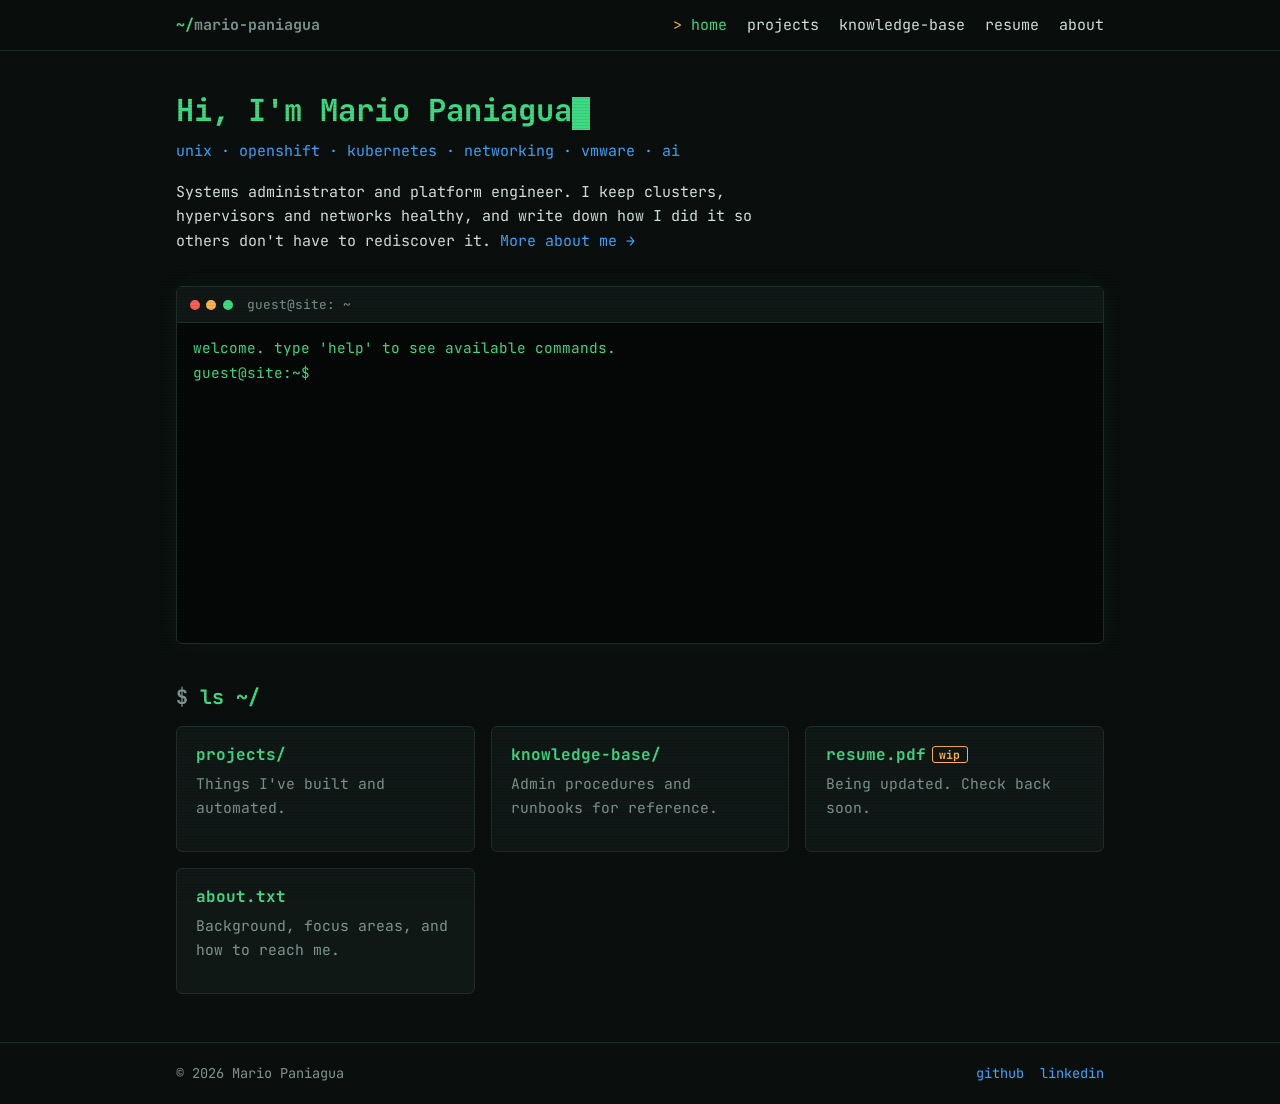
==== index.html @ 6557bf2a "Add personal website: home, projects, knowledge base, resume, about Static terminal-themed site (pla" ====
<!doctype html>
<html lang="en">
<head>
  <meta charset="utf-8">
  <meta name="viewport" content="width=device-width, initial-scale=1">
  <title>Home — Mario Paniagua</title>
  <meta name="description" content="Personal site: Unix/OpenShift administration, networking, Kubernetes, VMware, and AI — plus a knowledge base of admin runbooks.">
  <link rel="preconnect" href="https://fonts.googleapis.com">
  <link rel="preconnect" href="https://fonts.gstatic.com" crossorigin>
  <link rel="stylesheet" href="https://fonts.googleapis.com/css2?family=JetBrains+Mono:wght@400;700&display=swap">
  <link rel="stylesheet" href="css/style.css">
</head>
<body>
  <header class="site-header">
    <div class="container">
      <a class="logo" href="index.html">~/<span>mario-paniagua</span></a>
      <nav class="site-nav" aria-label="Main">
        <ul>
          <li><a href="index.html" aria-current="page">home</a></li>
          <li><a href="projects.html">projects</a></li>
          <li><a href="knowledge-base.html">knowledge-base</a></li>
          <li><a href="resume.html">resume</a></li>
          <li><a href="about.html">about</a></li>
        </ul>
      </nav>
    </div>
  </header>

  <main>
    <div class="container">
      <section class="hero">
        <h1>Hi, I'm Mario Paniagua<span class="cursor" aria-hidden="true"></span></h1>
        <p class="tagline">unix · openshift · kubernetes · networking · vmware · ai</p>
        <!-- TODO: real bio teaser (full bio lives on about.html) -->
        <p>
          Systems administrator and platform engineer. I keep clusters, hypervisors and
          networks healthy, and write down how I did it so others don't have to rediscover it.
          <a href="about.html">More about me →</a>
        </p>
      </section>

      <section id="terminal" class="terminal" aria-label="Interactive terminal">
        <div class="terminal-bar" aria-hidden="true">
          <span class="dot"></span><span class="dot"></span><span class="dot"></span>
          <span class="title">guest@site: ~</span>
        </div>
        <div class="terminal-body">
          <div class="terminal-output" aria-live="polite"></div>
          <div class="terminal-input-row">
            <label class="terminal-prompt" for="terminal-input">guest@site:~$</label>
            <input id="terminal-input" class="terminal-input" type="text"
                   autocomplete="off" autocapitalize="off" spellcheck="false"
                   aria-label="Terminal command">
          </div>
        </div>
      </section>

      <h2 class="prompt">ls ~/</h2>
      <div class="grid">
        <a class="card" href="projects.html">
          <h3>projects/</h3>
          <p class="muted">Things I've built and automated.</p>
        </a>
        <a class="card" href="knowledge-base.html">
          <h3>knowledge-base/</h3>
          <p class="muted">Admin procedures and runbooks for reference.</p>
        </a>
        <a class="card" href="resume.html">
          <h3>resume.pdf<span class="badge">wip</span></h3>
          <p class="muted">Being updated. Check back soon.</p>
        </a>
        <a class="card" href="about.html">
          <h3>about.txt</h3>
          <p class="muted">Background, focus areas, and how to reach me.</p>
        </a>
      </div>
    </div>
  </main>

  <footer class="site-footer">
    <div class="container">
      <span>© 2026 Mario Paniagua</span>
      <ul>
        <li><a href="https://github.com/lpageek95">github</a></li>
        <li><a href="https://www.linkedin.com/in/mario-paniagua-47815b133/">linkedin</a></li>
      </ul>
    </div>
  </footer>

  <script src="js/terminal.js"></script>
</body>
</html>
---- css/style.css ----
/* ==========================================================================
   Theme — dark, terminal-inspired
   ========================================================================== */
:root {
  --green: #3ddc84;   /* primary */
  --blue: #3aa6ff;    /* secondary */
  --amber: #ffb454;   /* sparing accent: highlights / warnings */
  --bg: #0a0f0e;      /* near-black, green-tinted */
  --bg-raised: #101816;
  --text: #d6e2df;    /* soft off-white */
  --muted: #7f9490;
  --border: #1f2e2a;
  --font: "JetBrains Mono", "Fira Code", ui-monospace, Consolas, monospace;
  --maxw: 960px;
}

*,
*::before,
*::after { box-sizing: border-box; }

html { scroll-behavior: smooth; }

body {
  margin: 0;
  min-height: 100vh;
  display: flex;
  flex-direction: column;
  background: var(--bg);
  color: var(--text);
  font-family: var(--font);
  font-size: 15px;
  line-height: 1.65;
}

/* CRT scanline overlay */
body::after {
  content: "";
  position: fixed;
  inset: 0;
  pointer-events: none;
  z-index: 100;
  background: repeating-linear-gradient(
    to bottom,
    rgba(0, 0, 0, 0) 0,
    rgba(0, 0, 0, 0) 2px,
    rgba(0, 0, 0, 0.18) 3px
  );
}

@media (prefers-reduced-motion: reduce) {
  html { scroll-behavior: auto; }
  body::after { display: none; }
  .cursor { animation: none; }
}

a { color: var(--blue); text-decoration: none; }
a:hover, a:focus-visible { color: var(--green); text-decoration: underline; }
:focus-visible { outline: 2px solid var(--green); outline-offset: 2px; }

h1, h2, h3 { color: var(--green); line-height: 1.3; font-weight: 700; }
h1 { font-size: 1.9rem; margin: 0 0 .5rem; }
h2 { font-size: 1.25rem; margin: 2.5rem 0 1rem; }
h3 { font-size: 1rem; margin: 0 0 .4rem; }

/* Prompt-style heading prefix: <h2 class="prompt">cat about.txt</h2> */
.prompt::before { content: "$ "; color: var(--muted); }

.accent { color: var(--amber); }
.muted { color: var(--muted); }

.container {
  width: 100%;
  max-width: var(--maxw);
  margin: 0 auto;
  padding: 0 16px;
}

/* ==========================================================================
   Header / nav
   ========================================================================== */
.site-header {
  border-bottom: 1px solid var(--border);
  background: rgba(10, 15, 14, 0.92);
  position: sticky;
  top: 0;
  z-index: 50;
}
.site-header .container {
  display: flex;
  align-items: center;
  justify-content: space-between;
  flex-wrap: wrap;
  gap: .5rem 1.5rem;
  padding-top: .8rem;
  padding-bottom: .8rem;
}
.logo { color: var(--green); font-weight: 700; }
.logo:hover { text-decoration: none; }
.logo span { color: var(--muted); }

.site-nav ul {
  list-style: none;
  margin: 0;
  padding: 0;
  display: flex;
  flex-wrap: wrap;
  gap: .25rem 1.25rem;
}
.site-nav a { color: var(--text); }
.site-nav a:hover { color: var(--green); }
.site-nav a[aria-current] { color: var(--green); }
.site-nav a[aria-current]::before { content: "> "; color: var(--amber); }

main { flex: 1; padding: 2.5rem 0 3rem; }

/* ==========================================================================
   Hero
   ========================================================================== */
.hero .tagline { color: var(--blue); margin: 0 0 1rem; }
.hero p { max-width: 65ch; }

.cursor {
  display: inline-block;
  width: .6em;
  height: 1.1em;
  background: var(--green);
  vertical-align: text-bottom;
  animation: blink 1s steps(1) infinite;
}
@keyframes blink { 50% { opacity: 0; } }

/* ==========================================================================
   Cards
   ========================================================================== */
.grid {
  display: grid;
  grid-template-columns: repeat(auto-fill, minmax(260px, 1fr));
  gap: 1rem;
}
.card {
  background: var(--bg-raised);
  border: 1px solid var(--border);
  border-radius: 6px;
  padding: 1.1rem 1.2rem;
  transition: border-color .15s;
}
.card:hover { border-color: var(--green); }
a.card { display: block; color: var(--text); }
a.card:hover, a.card:focus-visible { text-decoration: none; }
.card p { margin: .3rem 0 .8rem; font-size: .92rem; }
.tags { display: flex; flex-wrap: wrap; gap: .4rem; margin: 0; padding: 0; list-style: none; }
.tags li {
  font-size: .75rem;
  color: var(--blue);
  border: 1px solid var(--border);
  border-radius: 3px;
  padding: 0 .45rem;
}
.badge {
  font-size: .72rem;
  color: var(--amber);
  border: 1px solid var(--amber);
  border-radius: 3px;
  padding: 0 .4rem;
  margin-left: .4rem;
  vertical-align: middle;
}

/* ==========================================================================
   Lists / definition rows (about page)
   ========================================================================== */
.focus-list { list-style: none; padding: 0; margin: 0; }
.focus-list li { padding: .2rem 0; }
.focus-list li::before { content: "▸ "; color: var(--green); }

.kv { display: grid; grid-template-columns: max-content 1fr; gap: .35rem 1.2rem; margin: 0; }
.kv dt { color: var(--amber); }
.kv dd { margin: 0; overflow-wrap: anywhere; }

.card-meta { font-size: .78rem; color: var(--muted); margin: 0 0 .35rem; }
.card-meta .cat { color: var(--amber); }

[hidden] { display: none !important; }

.visually-hidden {
  position: absolute !important;
  width: 1px; height: 1px;
  padding: 0; margin: -1px;
  overflow: hidden;
  clip: rect(0, 0, 0, 0);
  white-space: nowrap;
  border: 0;
}

/* Metadata items never break internally; the line wraps between items */
.card-meta > span, .article-meta > span { white-space: nowrap; }
.prose .tags { padding-left: 0; }
.tags.tag-buttons li { border: 0; padding: 0; }

/* Difficulty: text label + bars, so it never relies on color alone */
.level { white-space: nowrap; }
.level-bars { letter-spacing: -.05em; margin-right: .1em; }
.level[data-level="beginner"] .level-bars { color: var(--green); }
.level[data-level="intermediate"] .level-bars { color: var(--blue); }
.level[data-level="advanced"] .level-bars { color: var(--amber); }

/* ==========================================================================
   Knowledge-base index (knowledge-base.html)
   ========================================================================== */
.kb-stats {
  margin: 1.2rem 0 1.5rem;
  padding: .7rem 1rem;
  background: #050807;
  border: 1px solid var(--border);
  border-radius: 6px;
  font-size: .82rem;
  max-width: 44rem;
}
.kb-stats:empty { display: none; }
.kb-stats-cmd { margin: 0 0 .3rem; color: var(--green); }
.kb-stats-cmd::before { content: "$ "; color: var(--muted); }
.kb-stats-list { display: grid; grid-template-columns: max-content 1fr; gap: .1rem 1rem; margin: 0; }
.kb-stats-list dt { color: var(--muted); }
.kb-stats-list dt::after { content: ":"; }
.kb-stats-list dd { margin: 0; overflow-wrap: anywhere; }

.kb-controls { margin: 0 0 1.2rem; }
.kb-search {
  display: flex;
  align-items: center;
  gap: .6rem;
  background: var(--bg-raised);
  border: 1px solid var(--border);
  border-radius: 6px;
  padding: .55rem .8rem;
  max-width: 44rem;
}
.kb-search:focus-within { border-color: var(--green); }
.kb-search-prompt { color: var(--green); white-space: nowrap; font-size: .9rem; }
.kb-search input {
  flex: 1;
  min-width: 0;
  background: transparent;
  border: 0;
  color: var(--text);
  font: inherit;
  caret-color: var(--green);
}
.kb-search input:focus { outline: none; }
.kb-search input::placeholder { color: var(--muted); opacity: 1; }
.kb-hint { font-size: .75rem; color: var(--muted); margin: .35rem 0 1rem; }
kbd {
  font: inherit;
  font-size: .9em;
  border: 1px solid var(--border);
  border-bottom-width: 2px;
  border-radius: 3px;
  padding: 0 .3em;
}

.kb-filters { display: flex; flex-wrap: wrap; gap: .45rem; margin: 0 0 .9rem; }
.filter-btn, .tag-btn, .kb-reset, .copy-btn {
  font: inherit;
  cursor: pointer;
  color: var(--text);
  background: var(--bg-raised);
  border: 1px solid var(--border);
  border-radius: 4px;
}
.filter-btn { font-size: .85rem; padding: .3rem .7rem; }
.filter-btn:hover, .tag-btn:hover, .kb-reset:hover, .copy-btn:hover { border-color: var(--green); color: var(--green); }
.filter-btn .filter-count { color: var(--muted); font-size: .9em; }
.filter-btn[aria-pressed="true"] { background: var(--green); border-color: var(--green); color: var(--bg); font-weight: 700; }
.filter-btn[aria-pressed="true"]::before { content: "> "; }
.filter-btn[aria-pressed="true"] .filter-count { color: var(--bg); }

.kb-status { display: flex; flex-wrap: wrap; align-items: center; gap: .4rem 1rem; font-size: .82rem; }
.kb-count, .kb-active-tag { margin: 0; color: var(--muted); }
.kb-reset { font-size: .8rem; padding: .15rem .6rem; color: var(--amber); border-color: var(--amber); background: transparent; }
.kb-empty { border: 1px dashed var(--border); border-radius: 6px; padding: 1.2rem; text-align: center; color: var(--muted); }
.kb-empty p { margin: 0 0 .7rem; }

/* Cards: the title link covers the whole card; tag buttons sit above it */
.kb-card { position: relative; display: flex; flex-direction: column; }
.kb-card:focus-within { border-color: var(--green); }
.kb-card h3 { font-size: .98rem; }
.kb-card .card-link { color: var(--green); }
.kb-card .card-link::after { content: ""; position: absolute; inset: 0; border-radius: 6px; }
.kb-card .card-link:hover, .kb-card .card-link:focus-visible { text-decoration: underline; }
.kb-card .card-link:focus-visible { outline: none; }
.kb-card .card-desc { flex: 1; }
.kb-card .tags { position: relative; z-index: 1; }
.kb-card .card-meta .level, .kb-card .card-meta time { color: var(--text); }

.tags .tag-btn {
  font-size: .75rem;
  color: var(--blue);
  padding: 0 .45rem;
  border-radius: 3px;
}
.tag-btn[aria-pressed="true"] { background: var(--blue); border-color: var(--blue); color: var(--bg); }
.kb-active-tag .tag-btn { font-size: .78rem; padding: 0 .45rem; color: var(--bg); background: var(--blue); border-color: var(--blue); }

/* ==========================================================================
   Knowledge-base articles (articles/*.html)
   ========================================================================== */
.breadcrumb { font-size: .85rem; color: var(--muted); margin: 0 0 1.2rem; }
.breadcrumb a { color: var(--muted); }
.breadcrumb a:hover { color: var(--green); }

.article { max-width: 80ch; }
.article h1 { font-size: 1.7rem; overflow-wrap: anywhere; }
.article-meta { font-size: .82rem; color: var(--muted); margin: 0 0 .6rem; }
.article-meta .cat { color: var(--amber); }
.article .tags { margin-bottom: 1.2rem; }
.lead { font-size: 1.02rem; color: var(--text); border-left: 3px solid var(--green); padding-left: .9rem; }

.toc {
  background: var(--bg-raised);
  border: 1px solid var(--border);
  border-radius: 6px;
  padding: .8rem 1.1rem;
  margin: 1.5rem 0 2rem;
  font-size: .88rem;
}
.toc strong { color: var(--green); }
.toc ol { margin: .4rem 0 0; padding-left: 1.4rem; }
.toc li { padding: .05rem 0; }

.prose h2 {
  border-top: 1px solid var(--border);
  padding-top: 1.6rem;
  scroll-margin-top: 4.5rem;
}
.prose h2::before { content: "## "; color: var(--muted); }
.prose h3 { font-size: 1rem; margin: 1.8rem 0 .5rem; color: var(--blue); scroll-margin-top: 4.5rem; }
.prose h4 { font-size: .92rem; margin: 1.2rem 0 .4rem; color: var(--text); }
.prose ul, .prose ol { padding-left: 1.4rem; }
.prose li { margin: .2rem 0; }
.prose strong { color: #eef5f3; }

.prose :not(pre) > code {
  font-family: inherit;
  font-size: .9em;
  color: var(--green);
  background: var(--bg-raised);
  border: 1px solid var(--border);
  border-radius: 3px;
  padding: 0 .3em;
  overflow-wrap: anywhere;
}

/* Code blocks. data-label shows a caption; .changes marks commands that modify the system. */
.prose pre {
  position: relative;
  margin: .8rem 0 1.2rem;
  padding: .9rem 1rem;
  background: #050807;
  border: 1px solid var(--border);
  border-left: 3px solid var(--blue);
  border-radius: 4px;
  overflow-x: auto;
  font-size: .84rem;
  line-height: 1.55;
  tab-size: 2;
}
.prose pre code { font-family: inherit; white-space: pre; }
.prose pre[data-label]::before {
  content: attr(data-label);
  display: block;
  margin-bottom: .5rem;
  font-size: .72rem;
  letter-spacing: .04em;
  text-transform: uppercase;
  color: var(--muted);
}
.prose pre.changes { border-left-color: var(--amber); }
.prose pre.changes[data-label]::before { color: var(--amber); }
.prose pre.output { border-left-color: var(--border); color: #b9c8c4; }

.callout {
  margin: 1rem 0 1.3rem;
  padding: .75rem 1rem;
  border: 1px solid var(--border);
  border-left: 3px solid var(--blue);
  border-radius: 4px;
  background: var(--bg-raised);
  font-size: .92rem;
}
.callout > :first-child { margin-top: 0; }
.callout > :last-child { margin-bottom: 0; }
.callout .callout-title { display: block; font-weight: 700; color: var(--blue); margin-bottom: .2rem; }
.callout.warn { border-left-color: var(--amber); }
.callout.warn .callout-title { color: var(--amber); }

.table-wrap { overflow-x: auto; margin: .8rem 0 1.3rem; }
.prose table { border-collapse: collapse; width: 100%; font-size: .86rem; }
.prose th, .prose td { border: 1px solid var(--border); padding: .45rem .65rem; text-align: left; vertical-align: top; }
.prose th { background: var(--bg-raised); color: var(--green); }
.prose td code { white-space: nowrap; }

.scenario {
  border: 1px solid var(--border);
  border-radius: 6px;
  padding: .2rem 1.1rem .6rem;
  margin: 1rem 0 1.4rem;
}
.scenario h3 { margin-top: 1rem; }
.scenario dt { color: var(--amber); font-weight: 700; margin-top: .6rem; }
.scenario dd { margin: .15rem 0 0; }

.article-footer {
  margin-top: 3rem;
  padding-top: 1.2rem;
  border-top: 1px solid var(--border);
  font-size: .9rem;
}
.article-meta .level, .article-meta time { color: var(--text); }

/* Table of contents is a <details> so it can be collapsed (no JS needed) */
.toc details > summary {
  cursor: pointer;
  color: var(--green);
  font-weight: 700;
  list-style-position: inside;
}
.toc details > summary:focus-visible { outline: 2px solid var(--green); outline-offset: 2px; }
.toc a { display: inline-block; padding: .1rem 0; }

/* Copy buttons (added by js/article.js) */
.code-block { position: relative; margin: .8rem 0 1.2rem; }
.code-block > pre { margin: 0; }
.code-block > pre[data-label]::before { padding-right: 4.8rem; }
.copy-btn {
  position: absolute;
  top: .4rem;
  right: .45rem;
  font-size: .72rem;
  padding: .1rem .55rem;
  color: var(--muted);
  background: var(--bg-raised);
}
.copy-btn.copied { color: var(--green); border-color: var(--green); }

/* Previous / next and related (added by js/article.js) */
.article-pager {
  display: grid;
  grid-template-columns: 1fr 1fr;
  gap: .8rem;
  margin: 0 0 1.5rem;
}
.article-pager a {
  display: block;
  padding: .7rem .9rem;
  border: 1px solid var(--border);
  border-radius: 6px;
  background: var(--bg-raised);
}
.article-pager a:hover, .article-pager a:focus-visible { border-color: var(--green); text-decoration: none; }
.article-pager .pager-next { text-align: right; }
.pager-dir { display: block; font-size: .75rem; color: var(--muted); }
.pager-title { color: var(--green); font-size: .88rem; }
.related h2 { border-top: 0; padding-top: 0; margin-top: 0; font-size: 1.05rem; }
.related-list { list-style: none; padding: 0; margin: 0 0 1rem; }
.related-list li { padding: .35rem 0; border-bottom: 1px solid var(--border); }
.related-list li::before { content: "▸ "; color: var(--green); }
.related-meta { display: block; font-size: .75rem; color: var(--muted); padding-left: 1.2em; }
.back-link { margin: 1rem 0 0; }

/* Prism.js tokens, themed to the site palette */
.token.comment, .token.prolog, .token.cdata { color: var(--muted); font-style: italic; }
.token.punctuation { color: #9fb3ae; }
.token.keyword, .token.builtin, .token.function { color: var(--blue); }
.token.string, .token.char, .token.attr-value { color: var(--amber); }
.token.number, .token.boolean, .token.constant { color: #ff9f7a; }
.token.variable, .token.parameter { color: #c792ea; }
.token.key, .token.atrule, .token.property, .token.selector, .token.section { color: var(--green); }
.token.operator { color: var(--text); }
.token.important, .token.bold { font-weight: 700; }

/* ==========================================================================
   Under-construction block (resume page)
   ========================================================================== */
.construction {
  border: 1px dashed var(--amber);
  border-radius: 6px;
  padding: 1.2rem;
  max-width: 65ch;
}
.construction .warn-line { color: var(--amber); font-weight: 700; margin-top: 0; }
.construction p:last-child { margin-bottom: 0; }
.build-log {
  margin: 0 0 1rem;
  padding: .8rem 1rem;
  background: #050807;
  border: 1px solid var(--border);
  border-radius: 4px;
  font: inherit;
  font-size: .85rem;
  overflow-x: auto;
}
.build-log .ok { color: var(--green); }

/* ==========================================================================
   Terminal widget
   ========================================================================== */
.terminal {
  margin-top: 2rem;
  background: #050807;
  border: 1px solid var(--border);
  border-radius: 6px;
  overflow: hidden;
  box-shadow: 0 0 24px rgba(61, 220, 132, 0.06);
}
.terminal-bar {
  display: flex;
  align-items: center;
  gap: .4rem;
  padding: .45rem .8rem;
  background: var(--bg-raised);
  border-bottom: 1px solid var(--border);
  font-size: .8rem;
  color: var(--muted);
}
.terminal-bar .dot { width: 10px; height: 10px; border-radius: 50%; background: var(--border); }
.terminal-bar .dot:nth-child(1) { background: #ff5f56; }
.terminal-bar .dot:nth-child(2) { background: var(--amber); }
.terminal-bar .dot:nth-child(3) { background: var(--green); }
.terminal-bar .title { margin-left: .5rem; }

.terminal-body {
  height: 320px;
  overflow-y: auto;
  padding: .8rem 1rem;
  font-size: .9rem;
  cursor: text;
}
.terminal-output { white-space: pre-wrap; overflow-wrap: anywhere; }
.terminal-output .line { margin: 0; }
.terminal-output .cmd { color: var(--text); }
.terminal-output .ok { color: var(--green); }
.terminal-output .info { color: var(--blue); }
.terminal-output .warn { color: var(--amber); }
.terminal-output .err { color: #ff6b6b; }

.terminal-input-row { display: flex; align-items: center; gap: .5rem; }
.terminal-prompt { color: var(--green); white-space: nowrap; }
.terminal-input {
  flex: 1;
  min-width: 0;
  background: transparent;
  border: 0;
  outline: 0;
  color: var(--text);
  font: inherit;
  caret-color: var(--green);
}

/* ==========================================================================
   Footer
   ========================================================================== */
.site-footer {
  border-top: 1px solid var(--border);
  padding: 1.2rem 0;
  font-size: .85rem;
  color: var(--muted);
}
.site-footer .container {
  display: flex;
  flex-wrap: wrap;
  justify-content: space-between;
  gap: .5rem 1.5rem;
}
.site-footer ul { list-style: none; margin: 0; padding: 0; display: flex; flex-wrap: wrap; gap: 1rem; }

/* ==========================================================================
   Small screens
   ========================================================================== */
@media (max-width: 600px) {
  body { font-size: 14px; }
  h1 { font-size: 1.5rem; }
  .grid { grid-template-columns: 1fr; }
  .terminal-body { height: 280px; }
  .kv { grid-template-columns: 1fr; gap: 0 0; }
  .kv dd { margin-bottom: .6rem; }
  .article h1 { font-size: 1.35rem; }
  .prose pre { font-size: .78rem; padding: .75rem .8rem; }
  .prose td code { white-space: normal; }
  .prose h2, .prose h3 { scroll-margin-top: 8rem; } /* header wraps to two lines on phones */
  .article-pager { grid-template-columns: 1fr; }
  .article-pager .pager-next { text-align: left; }
  .kb-search-prompt { display: none; }
  .kb-stats-list { grid-template-columns: 1fr; }
  .kb-stats-list dd { margin-bottom: .25rem; }
}
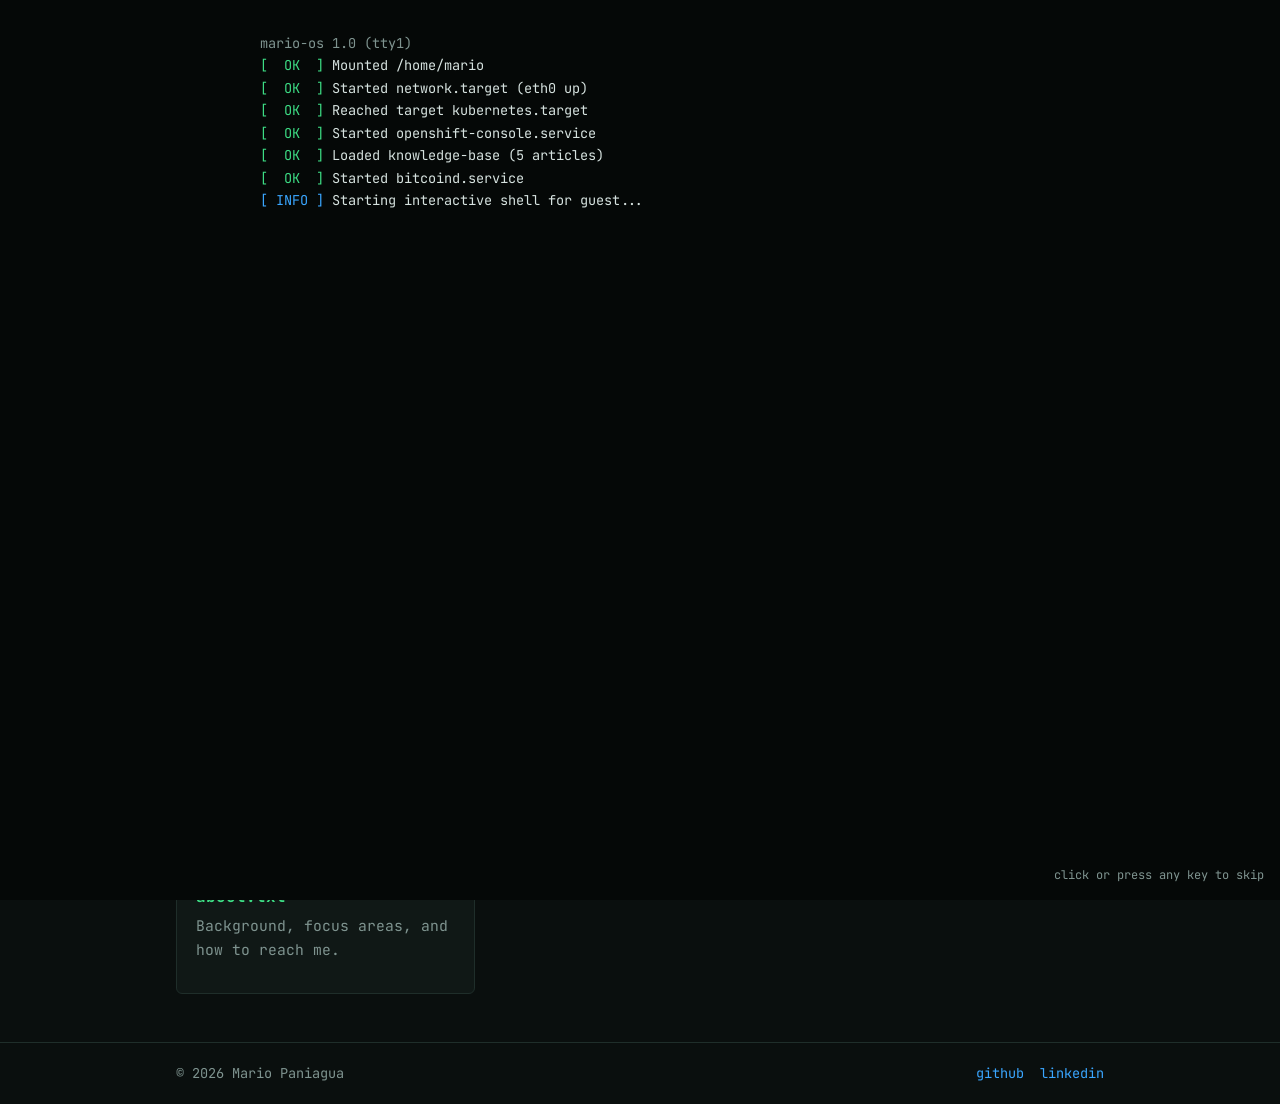
==== commit b27a3daf: "Add motion layer: page transitions, menus, scroll reveal, boot intro - css/motion.css + js/motion.js" ====
--- a/index.html
+++ b/index.html
@@ -9,6 +9,7 @@
   <link rel="preconnect" href="https://fonts.gstatic.com" crossorigin>
   <link rel="stylesheet" href="https://fonts.googleapis.com/css2?family=JetBrains+Mono:wght@400;700&display=swap">
   <link rel="stylesheet" href="css/style.css">
+  <link rel="stylesheet" href="css/motion.css">
 </head>
 <body>
   <header class="site-header">
@@ -88,5 +89,7 @@
   </footer>
 
   <script src="js/terminal.js"></script>
+  <script src="js/kb-articles.js"></script>
+  <script src="js/motion.js"></script>
 </body>
 </html>
--- a/css/motion.css
+++ b/css/motion.css
@@ -0,0 +1,376 @@
+/* ==========================================================================
+   Motion & immersion layer (loaded after style.css on every page)
+   Everything here is progressive: without JS or in browsers lacking a
+   feature, the site looks and works exactly as before.
+   All animation is disabled for visitors who ask for reduced motion.
+   ========================================================================== */
+
+/* ---------- Page-to-page transitions (View Transitions API) ---------- */
+@view-transition { navigation: auto; }
+
+.site-header { view-transition-name: site-header; }
+.site-footer { view-transition-name: site-footer; }
+main { view-transition-name: page; }
+
+::view-transition-old(page) { animation: vt-out 180ms ease-in both; }
+::view-transition-new(page) { animation: vt-in 320ms cubic-bezier(.2, .8, .2, 1) both; }
+
+@keyframes vt-out { to { opacity: 0; transform: translateY(-6px); filter: blur(2px); } }
+@keyframes vt-in  { from { opacity: 0; transform: translateY(10px); filter: blur(3px); } }
+
+/* ---------- Ambient: cursor glow + faint CRT flicker ---------- */
+.js-motion body::before {
+  content: "";
+  position: fixed;
+  inset: 0;
+  pointer-events: none;
+  z-index: 0;
+  background: radial-gradient(
+    600px circle at var(--mx, 50%) var(--my, -20%),
+    rgba(61, 220, 132, 0.07),
+    transparent 60%
+  );
+  transition: background-position .2s;
+}
+.js-motion main, .js-motion .site-footer { position: relative; z-index: 1; }
+
+.js-motion body::after { animation: crt-flicker 6s infinite steps(1); }
+@keyframes crt-flicker {
+  0%, 100% { opacity: 1; }
+  47%      { opacity: .85; }
+  48%      { opacity: 1; }
+  82%      { opacity: .92; }
+  83%      { opacity: 1; }
+}
+
+/* ---------- Header: glass + shadow once you scroll ---------- */
+.site-header {
+  backdrop-filter: blur(8px);
+  -webkit-backdrop-filter: blur(8px);
+  transition: box-shadow .25s, border-color .25s, background-color .25s;
+}
+.site-header.scrolled {
+  box-shadow: 0 6px 24px rgba(0, 0, 0, .45);
+  border-bottom-color: rgba(61, 220, 132, .25);
+}
+
+/* Animated underline on nav links */
+.site-nav a { position: relative; }
+.site-nav > ul > li > a::after {
+  content: "";
+  position: absolute;
+  left: 0; right: 0; bottom: -4px;
+  height: 1px;
+  background: var(--green);
+  transform: scaleX(0);
+  transform-origin: left;
+  transition: transform .25s ease;
+}
+.site-nav > ul > li > a:hover::after,
+.site-nav > ul > li > a:focus-visible::after,
+.site-nav > ul > li > a[aria-current]::after { transform: scaleX(1); }
+.site-nav a:hover { text-decoration: none; }
+
+/* ---------- Knowledge-base dropdown ---------- */
+.nav-dropdown { position: relative; display: flex; align-items: center; gap: .15rem; }
+.nav-sub-toggle {
+  background: none;
+  border: 0;
+  color: var(--muted);
+  font: inherit;
+  font-size: .75rem;
+  line-height: 1;
+  padding: .3rem .25rem;
+  cursor: pointer;
+  border-radius: 3px;
+  transition: color .2s, transform .25s;
+}
+.nav-sub-toggle:hover { color: var(--green); }
+.nav-dropdown.open .nav-sub-toggle { transform: rotate(180deg); color: var(--green); }
+
+.nav-sub {
+  position: absolute;
+  top: calc(100% + .75rem);
+  left: -.9rem;
+  min-width: 15rem;
+  margin: 0;
+  padding: .45rem;
+  list-style: none;
+  background: rgba(16, 24, 22, .97);
+  border: 1px solid var(--border);
+  border-radius: 6px;
+  box-shadow: 0 14px 40px rgba(0, 0, 0, .55), 0 0 0 1px rgba(61, 220, 132, .04);
+  opacity: 0;
+  visibility: hidden;
+  transform: translateY(-6px) scale(.98);
+  transform-origin: top left;
+  transition: opacity .18s ease, transform .22s cubic-bezier(.2, .8, .2, 1), visibility 0s .22s;
+  z-index: 60;
+}
+.site-nav .nav-sub { display: block; }
+.site-nav .nav-sub li { display: block; }
+.nav-sub::before { /* hover bridge so the menu doesn't close in the gap */
+  content: "";
+  position: absolute;
+  left: 0; right: 0; top: -.8rem;
+  height: .8rem;
+}
+.nav-sub-cmd { display: block; padding: .25rem .6rem .4rem; font-size: .72rem; color: var(--muted); }
+.nav-sub-cmd::before { content: "$ "; }
+.nav-sub a {
+  display: flex;
+  justify-content: space-between;
+  gap: 1rem;
+  padding: .35rem .6rem;
+  border-radius: 4px;
+  font-size: .86rem;
+  color: var(--text);
+  transition: background-color .15s, color .15s, padding-left .15s;
+}
+.nav-sub a:hover, .nav-sub a:focus-visible {
+  background: rgba(61, 220, 132, .08);
+  color: var(--green);
+  text-decoration: none;
+}
+.nav-sub a > span:first-child::before { content: "▸ "; color: var(--green); opacity: 0; transition: opacity .15s; }
+.nav-sub a:hover > span:first-child::before, .nav-sub a:focus-visible > span:first-child::before { opacity: 1; }
+.nav-sub a { padding-left: .1rem; }
+.nav-sub a:hover, .nav-sub a:focus-visible { padding-left: .3rem; }
+.nav-sub .count { color: var(--muted); font-size: .78rem; }
+.nav-sub .nav-sub-all { border-top: 1px solid var(--border); margin-top: .3rem; padding-top: .55rem; color: var(--blue); }
+
+.nav-dropdown.open .nav-sub {
+  opacity: 1;
+  visibility: visible;
+  transform: none;
+  transition: opacity .18s ease, transform .22s cubic-bezier(.2, .8, .2, 1), visibility 0s;
+}
+.nav-dropdown.open .nav-sub li { animation: item-in .28s cubic-bezier(.2, .8, .2, 1) both; }
+.nav-dropdown.open .nav-sub li:nth-child(2) { animation-delay: .03s; }
+.nav-dropdown.open .nav-sub li:nth-child(3) { animation-delay: .06s; }
+.nav-dropdown.open .nav-sub li:nth-child(4) { animation-delay: .09s; }
+.nav-dropdown.open .nav-sub li:nth-child(5) { animation-delay: .12s; }
+.nav-dropdown.open .nav-sub li:nth-child(6) { animation-delay: .15s; }
+.nav-dropdown.open .nav-sub li:nth-child(n+7) { animation-delay: .18s; }
+@keyframes item-in { from { opacity: 0; transform: translateX(-6px); } }
+
+/* ---------- Mobile menu ---------- */
+.nav-toggle {
+  display: none;
+  align-items: center;
+  gap: .5rem;
+  background: none;
+  border: 1px solid var(--border);
+  border-radius: 4px;
+  color: var(--green);
+  font: inherit;
+  font-size: .85rem;
+  padding: .3rem .65rem;
+  cursor: pointer;
+  transition: border-color .2s;
+}
+.nav-toggle:hover { border-color: var(--green); }
+.nav-toggle-icon { position: relative; width: 16px; height: 10px; }
+.nav-toggle-icon span {
+  position: absolute;
+  left: 0;
+  width: 100%;
+  height: 2px;
+  background: currentColor;
+  transition: transform .3s cubic-bezier(.2, .8, .2, 1), opacity .2s, top .3s;
+}
+.nav-toggle-icon span:nth-child(1) { top: 0; }
+.nav-toggle-icon span:nth-child(2) { top: 4px; }
+.nav-toggle-icon span:nth-child(3) { top: 8px; }
+.nav-toggle[aria-expanded="true"] .nav-toggle-icon span:nth-child(1) { top: 4px; transform: rotate(45deg); }
+.nav-toggle[aria-expanded="true"] .nav-toggle-icon span:nth-child(2) { opacity: 0; }
+.nav-toggle[aria-expanded="true"] .nav-toggle-icon span:nth-child(3) { top: 4px; transform: rotate(-45deg); }
+
+@media (max-width: 720px) {
+  .js-motion .nav-toggle { display: inline-flex; }
+  .js-motion .site-header .container { flex-wrap: nowrap; }
+  .js-motion .site-nav {
+    position: absolute;
+    top: 100%;
+    left: 0;
+    right: 0;
+    background: var(--bg);
+    border-bottom: 1px solid var(--border);
+    display: grid;
+    grid-template-rows: 0fr;
+    transition: grid-template-rows .35s cubic-bezier(.2, .8, .2, 1);
+  }
+  .js-motion .site-nav > ul {
+    overflow: hidden;
+    min-height: 0;
+    flex-direction: column;
+    flex-wrap: nowrap;
+    gap: 0;
+    padding: 0 16px;
+  }
+  .js-motion .site-nav.open { grid-template-rows: 1fr; box-shadow: 0 18px 40px rgba(0, 0, 0, .5); }
+  .js-motion .site-nav.open > ul { padding-bottom: .6rem; }
+  .js-motion .site-nav > ul > li {
+    border-top: 1px solid var(--border);
+    opacity: 0;
+    transform: translateY(-8px);
+    transition: opacity .25s, transform .3s cubic-bezier(.2, .8, .2, 1);
+  }
+  .js-motion .site-nav.open > ul > li { opacity: 1; transform: none; }
+  .js-motion .site-nav.open > ul > li:nth-child(2) { transition-delay: .04s; }
+  .js-motion .site-nav.open > ul > li:nth-child(3) { transition-delay: .08s; }
+  .js-motion .site-nav.open > ul > li:nth-child(4) { transition-delay: .12s; }
+  .js-motion .site-nav.open > ul > li:nth-child(5) { transition-delay: .16s; }
+  .js-motion .site-nav > ul > li > a { display: block; padding: .75rem 0; flex: 1; }
+  .js-motion .site-nav > ul > li > a::after { display: none; }
+
+  /* Dropdown becomes an accordion inside the mobile menu */
+  .js-motion .nav-dropdown { flex-wrap: wrap; }
+  .js-motion .nav-sub-toggle { padding: .6rem .5rem; font-size: .9rem; }
+  .js-motion .site-nav .nav-sub {
+    position: static;
+    flex-basis: 100%;
+    min-width: 0;
+    padding: 0 0 0 .8rem;
+    background: none;
+    border: 0;
+    box-shadow: none;
+    transform: none;
+    display: none;
+  }
+  .js-motion .nav-sub::before { display: none; }
+  .js-motion .site-nav .nav-dropdown.open .nav-sub { display: block; padding-bottom: .5rem; }
+}
+
+/* ---------- Scroll reveal ---------- */
+.js-motion .reveal {
+  opacity: 0;
+  transform: translateY(14px);
+  transition: opacity .6s cubic-bezier(.2, .8, .2, 1), transform .6s cubic-bezier(.2, .8, .2, 1);
+  transition-delay: var(--reveal-delay, 0s);
+}
+.js-motion .reveal.in { opacity: 1; transform: none; }
+
+/* KB cards re-appearing after a filter change */
+.js-motion .kb-card:not([hidden]) { animation: card-in .35s cubic-bezier(.2, .8, .2, 1) both; }
+@keyframes card-in { from { opacity: 0; transform: translateY(8px) scale(.99); } }
+
+/* ---------- Cards: lift + spotlight that follows the cursor ---------- */
+.card {
+  position: relative;
+  overflow: hidden;
+  isolation: isolate;
+  transition: border-color .2s, transform .25s cubic-bezier(.2, .8, .2, 1), box-shadow .25s;
+}
+.card::before {
+  content: "";
+  position: absolute;
+  inset: 0;
+  z-index: -1;
+  pointer-events: none;
+  background: radial-gradient(260px circle at var(--cx, 50%) var(--cy, 50%), rgba(61, 220, 132, .10), transparent 65%);
+  opacity: 0;
+  transition: opacity .25s;
+}
+.card:hover { transform: translateY(-3px); box-shadow: 0 10px 30px rgba(0, 0, 0, .35), 0 0 0 1px rgba(61, 220, 132, .15); }
+.card:hover::before { opacity: 1; }
+.card h3 { transition: letter-spacing .25s; }
+a.card:hover h3 { letter-spacing: .02em; }
+
+/* Buttons and code blocks: small tactile feedback */
+.filter-btn, .tag-btn, .kb-reset, .copy-btn { transition: border-color .15s, color .15s, background-color .15s, transform .1s; }
+.filter-btn:active, .tag-btn:active, .kb-reset:active, .copy-btn:active { transform: scale(.96); }
+.copy-btn.copied { animation: pop .3s ease; }
+@keyframes pop { 50% { transform: scale(1.1); } }
+
+.terminal { transition: box-shadow .4s, border-color .4s; }
+.terminal:focus-within { border-color: rgba(61, 220, 132, .45); box-shadow: 0 0 40px rgba(61, 220, 132, .12); }
+
+/* Hero: soft glow on the name */
+.hero h1 { text-shadow: 0 0 22px rgba(61, 220, 132, .25); }
+
+/* ---------- Article reading progress + back to top ---------- */
+.read-progress {
+  position: fixed;
+  top: 0;
+  left: 0;
+  right: 0;
+  height: 2px;
+  z-index: 70;
+  pointer-events: none;
+  background: linear-gradient(90deg, var(--green), var(--blue));
+  box-shadow: 0 0 10px rgba(61, 220, 132, .6);
+  transform: scaleX(var(--progress, 0));
+  transform-origin: left;
+}
+
+.to-top {
+  position: fixed;
+  right: 18px;
+  bottom: 18px;
+  z-index: 70;
+  display: flex;
+  flex-direction: column;
+  align-items: center;
+  gap: 0;
+  min-width: 52px;
+  padding: .4rem .55rem;
+  background: rgba(16, 24, 22, .95);
+  border: 1px solid var(--border);
+  border-radius: 6px;
+  color: var(--green);
+  font: inherit;
+  font-size: .8rem;
+  line-height: 1.2;
+  cursor: pointer;
+  opacity: 0;
+  visibility: hidden;
+  transform: translateY(10px);
+  transition: opacity .25s, transform .25s cubic-bezier(.2, .8, .2, 1), visibility 0s .25s, border-color .2s;
+}
+.to-top .pct { font-size: .68rem; color: var(--muted); }
+.to-top.show { opacity: 1; visibility: visible; transform: none; transition: opacity .25s, transform .25s cubic-bezier(.2, .8, .2, 1), visibility 0s, border-color .2s; }
+.to-top:hover { border-color: var(--green); }
+
+/* Current section in the "On this page" list */
+.toc a { transition: color .2s, padding-left .2s; }
+.toc a.active { color: var(--green); padding-left: .3rem; }
+.toc a.active::before { content: "▸ "; color: var(--amber); }
+
+/* Section headings get a brief highlight when jumped to */
+.prose h2:target, .prose h3:target { animation: target-flash 1.4s ease; }
+@keyframes target-flash { 0%, 40% { background: rgba(61, 220, 132, .12); } }
+
+/* ---------- Home: boot sequence ---------- */
+.boot {
+  position: fixed;
+  inset: 0;
+  z-index: 200;
+  background: #050807;
+  color: var(--text);
+  font-size: .85rem;
+  padding: 2rem max(16px, calc((100vw - 760px) / 2));
+  overflow: hidden;
+  cursor: pointer;
+  transition: opacity .45s ease, transform .45s ease, filter .45s;
+}
+.boot.done { opacity: 0; transform: scale(1.02); filter: blur(4px); pointer-events: none; }
+.boot-line { margin: 0; white-space: pre-wrap; animation: boot-in .08s steps(1) both; }
+.boot-line .ok { color: var(--green); }
+.boot-line .info { color: var(--blue); }
+.boot-line .dim { color: var(--muted); }
+.boot-skip { position: absolute; right: 16px; bottom: 14px; color: var(--muted); font-size: .75rem; }
+@keyframes boot-in { from { opacity: 0; } }
+
+/* ---------- Reduced motion: switch everything off ---------- */
+@media (prefers-reduced-motion: reduce) {
+  @view-transition { navigation: none; }
+  .js-motion body::after { animation: none; }
+  .js-motion .reveal { opacity: 1; transform: none; transition: none; }
+  .js-motion .kb-card:not([hidden]) { animation: none; }
+  .card, .card:hover { transform: none; transition: border-color .2s; }
+  .nav-sub, .nav-dropdown.open .nav-sub li, .js-motion .site-nav, .js-motion .site-nav > ul > li,
+  .to-top, .nav-toggle-icon span { transition: none !important; animation: none !important; }
+  .prose h2:target, .prose h3:target, .copy-btn.copied { animation: none; }
+  .boot { display: none; }
+}
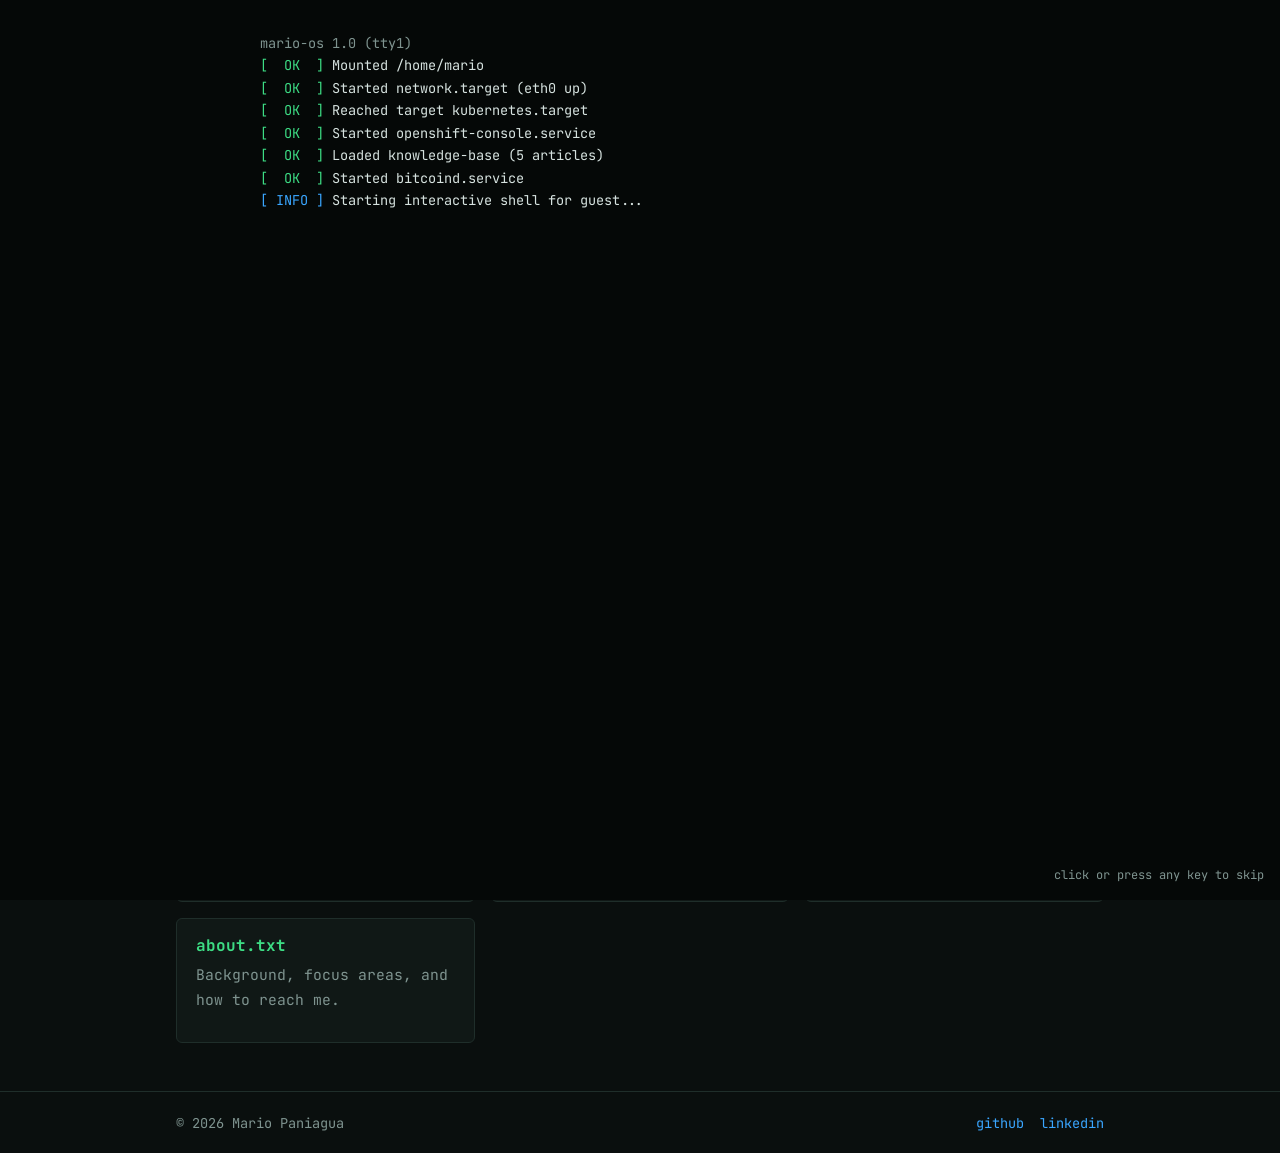
==== commit 4eea21ed: "Fill in resume, bio and projects from updated CV Co-Authored-By: Claude Opus 5.5 <noreply@anthropic." ====
--- a/index.html
+++ b/index.html
@@ -32,10 +32,10 @@
       <section class="hero">
         <h1>Hi, I'm Mario Paniagua<span class="cursor" aria-hidden="true"></span></h1>
         <p class="tagline">unix · openshift · kubernetes · networking · vmware · ai</p>
-        <!-- TODO: real bio teaser (full bio lives on about.html) -->
         <p>
-          Systems administrator and platform engineer. I keep clusters, hypervisors and
-          networks healthy, and write down how I did it so others don't have to rediscover it.
+          UNIX/OpenShift systems administrator with 10+ years in infrastructure, from Juniper
+          networks to VMware Tanzu to production OpenShift. I keep clusters and servers healthy,
+          and write down how I did it so others don't have to rediscover it.
           <a href="about.html">More about me →</a>
         </p>
       </section>
@@ -67,8 +67,8 @@
           <p class="muted">Admin procedures and runbooks for reference.</p>
         </a>
         <a class="card" href="resume.html">
-          <h3>resume.pdf<span class="badge">wip</span></h3>
-          <p class="muted">Being updated. Check back soon.</p>
+          <h3>resume.txt</h3>
+          <p class="muted">Experience, skills, and credentials.</p>
         </a>
         <a class="card" href="about.html">
           <h3>about.txt</h3>
--- a/css/style.css
+++ b/css/style.css
@@ -477,29 +477,6 @@
 .token.key, .token.atrule, .token.property, .token.selector, .token.section { color: var(--green); }
 .token.operator { color: var(--text); }
 .token.important, .token.bold { font-weight: 700; }
-
-/* ==========================================================================
-   Under-construction block (resume page)
-   ========================================================================== */
-.construction {
-  border: 1px dashed var(--amber);
-  border-radius: 6px;
-  padding: 1.2rem;
-  max-width: 65ch;
-}
-.construction .warn-line { color: var(--amber); font-weight: 700; margin-top: 0; }
-.construction p:last-child { margin-bottom: 0; }
-.build-log {
-  margin: 0 0 1rem;
-  padding: .8rem 1rem;
-  background: #050807;
-  border: 1px solid var(--border);
-  border-radius: 4px;
-  font: inherit;
-  font-size: .85rem;
-  overflow-x: auto;
-}
-.build-log .ok { color: var(--green); }
 
 /* ==========================================================================
    Terminal widget
@@ -593,3 +570,38 @@
   .kb-stats-list { grid-template-columns: 1fr; }
   .kb-stats-list dd { margin-bottom: .25rem; }
 }
+
+/* ==========================================================================
+   Resume page
+   ========================================================================== */
+.resume-head { margin: 0 0 .5rem; }
+.resume-name { font-size: 1.35rem; font-weight: 700; color: var(--text); margin: .4rem 0 0; }
+.resume-role { color: var(--blue); margin: .1rem 0 .3rem; }
+.resume-links { display: flex; flex-wrap: wrap; gap: .2rem 1.2rem; margin: 0; font-size: .9rem; }
+.resume-summary { max-width: 75ch; }
+.skills dt { white-space: nowrap; }
+
+.timeline { list-style: none; margin: 0; padding: 0 0 0 1.1rem; border-left: 1px solid var(--border); }
+.job { position: relative; margin: 0 0 1.6rem; }
+.job::before {
+  content: "";
+  position: absolute;
+  left: calc(-1.1rem - 5px);
+  top: .45rem;
+  width: 9px; height: 9px;
+  border-radius: 50%;
+  background: var(--bg);
+  border: 2px solid var(--green);
+}
+.job:first-child::before { background: var(--green); }
+.job h3 { font-size: 1rem; }
+.job-meta { font-size: .85rem; color: var(--muted); margin: 0 0 .4rem; }
+.job-meta > span { white-space: nowrap; }
+.job ul { margin: 0; padding-left: 1.1rem; max-width: 80ch; }
+.job ul li { margin: .2rem 0; font-size: .92rem; }
+.job ul li::marker { color: var(--green); }
+
+@media (max-width: 560px) {
+  .kv.skills { grid-template-columns: 1fr; gap: 0; }
+  .kv.skills dd { margin-bottom: .6rem; }
+}
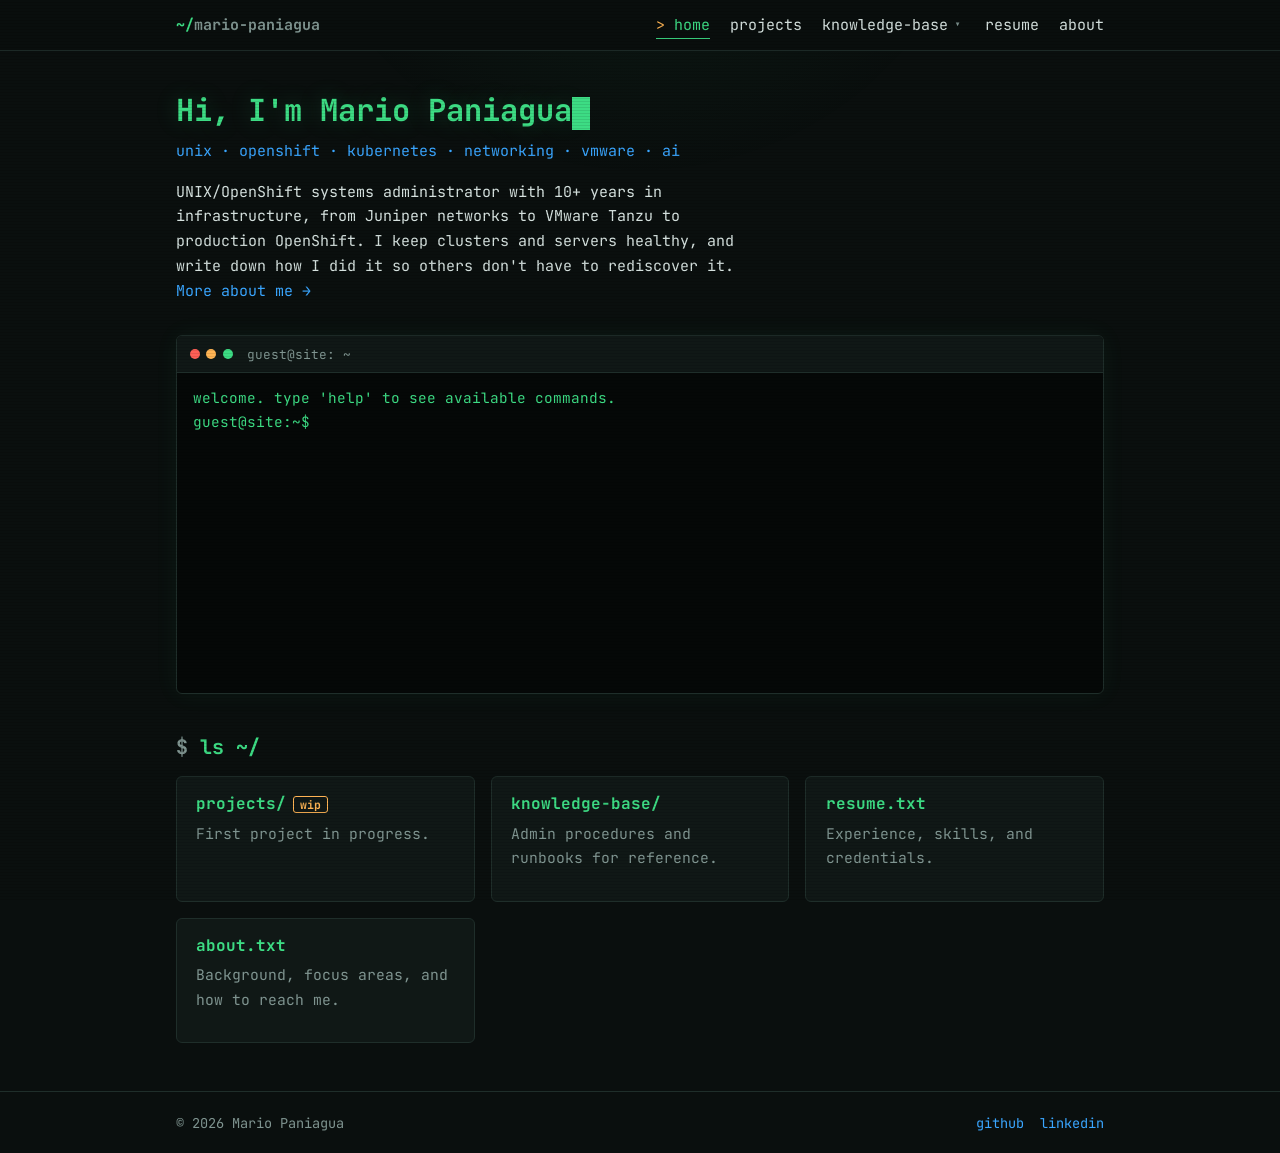
==== commit f03cd034: "Projects page: under-construction notice with featured related links Co-Authored-By: Claude Opus 5.5" ====
--- a/index.html
+++ b/index.html
@@ -59,8 +59,8 @@
       <h2 class="prompt">ls ~/</h2>
       <div class="grid">
         <a class="card" href="projects.html">
-          <h3>projects/</h3>
-          <p class="muted">Things I've built and automated.</p>
+          <h3>projects/<span class="badge">wip</span></h3>
+          <p class="muted">First project in progress.</p>
         </a>
         <a class="card" href="knowledge-base.html">
           <h3>knowledge-base/</h3>
--- a/css/style.css
+++ b/css/style.css
@@ -477,6 +477,28 @@
 .token.key, .token.atrule, .token.property, .token.selector, .token.section { color: var(--green); }
 .token.operator { color: var(--text); }
 .token.important, .token.bold { font-weight: 700; }
+
+/* ==========================================================================
+   Under-construction block (projects page)
+   ========================================================================== */
+.construction {
+  border: 1px dashed var(--amber);
+  border-radius: 6px;
+  padding: 1.2rem;
+  max-width: 65ch;
+}
+.construction .warn-line { color: var(--amber); font-weight: 700; margin-top: 0; overflow-wrap: anywhere; }
+.construction p:last-child { margin-bottom: 0; }
+.build-log {
+  margin: 0 0 1rem;
+  padding: .8rem 1rem;
+  background: #050807;
+  border: 1px solid var(--border);
+  border-radius: 4px;
+  font: inherit;
+  font-size: .85rem;
+  overflow-x: auto;
+}
 
 /* ==========================================================================
    Terminal widget
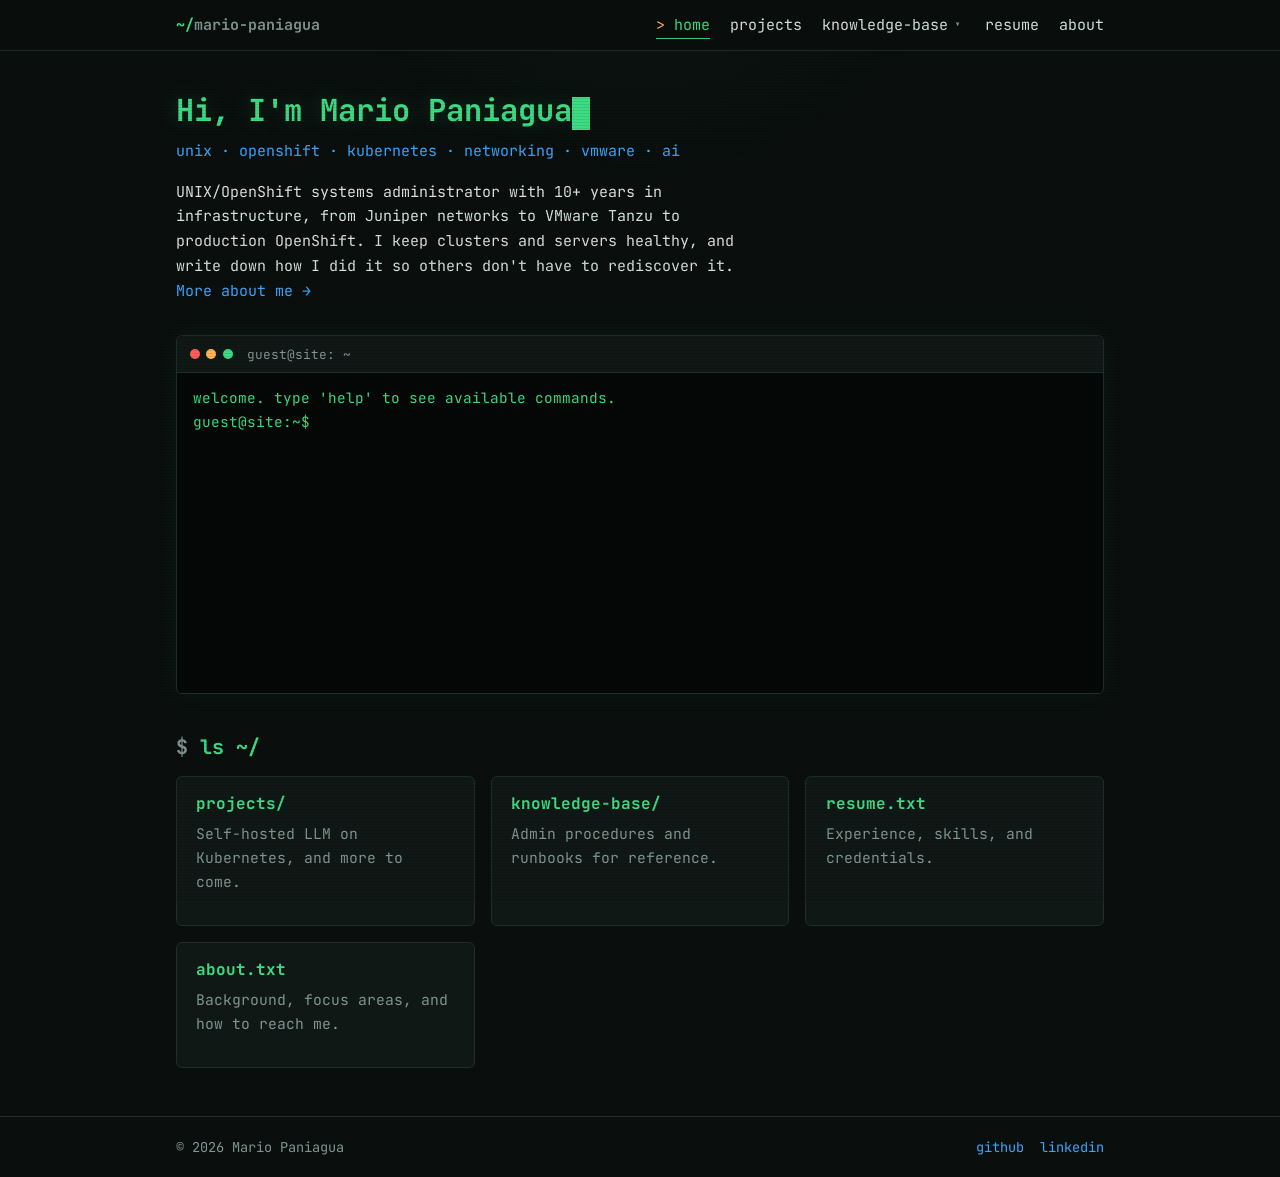
==== commit 5e12bc26: "Add self-hosted LLM on k3s project page and VirtualBox KB article Co-Authored-By: Claude Opus 5.5 <n" ====
--- a/index.html
+++ b/index.html
@@ -59,8 +59,8 @@
       <h2 class="prompt">ls ~/</h2>
       <div class="grid">
         <a class="card" href="projects.html">
-          <h3>projects/<span class="badge">wip</span></h3>
-          <p class="muted">First project in progress.</p>
+          <h3>projects/</h3>
+          <p class="muted">Self-hosted LLM on Kubernetes, and more to come.</p>
         </a>
         <a class="card" href="knowledge-base.html">
           <h3>knowledge-base/</h3>
--- a/css/style.css
+++ b/css/style.css
@@ -477,28 +477,6 @@
 .token.key, .token.atrule, .token.property, .token.selector, .token.section { color: var(--green); }
 .token.operator { color: var(--text); }
 .token.important, .token.bold { font-weight: 700; }
-
-/* ==========================================================================
-   Under-construction block (projects page)
-   ========================================================================== */
-.construction {
-  border: 1px dashed var(--amber);
-  border-radius: 6px;
-  padding: 1.2rem;
-  max-width: 65ch;
-}
-.construction .warn-line { color: var(--amber); font-weight: 700; margin-top: 0; overflow-wrap: anywhere; }
-.construction p:last-child { margin-bottom: 0; }
-.build-log {
-  margin: 0 0 1rem;
-  padding: .8rem 1rem;
-  background: #050807;
-  border: 1px solid var(--border);
-  border-radius: 4px;
-  font: inherit;
-  font-size: .85rem;
-  overflow-x: auto;
-}
 
 /* ==========================================================================
    Terminal widget
@@ -627,3 +605,48 @@
   .kv.skills { grid-template-columns: 1fr; gap: 0; }
   .kv.skills dd { margin-bottom: .6rem; }
 }
+
+/* ==========================================================================
+   Project pages
+   ========================================================================== */
+.status-pill { color: var(--amber); }
+.project-facts {
+  display: grid;
+  grid-template-columns: max-content 1fr;
+  gap: .3rem 1.2rem;
+  margin: 1rem 0 1.4rem;
+  padding: .9rem 1rem;
+  background: var(--bg-raised);
+  border: 1px solid var(--border);
+  border-radius: 6px;
+  font-size: .9rem;
+}
+.project-facts dt { color: var(--amber); }
+.project-facts dd { margin: 0; overflow-wrap: anywhere; }
+.prose figure { margin: 1rem 0 1.6rem; }
+.prose figcaption { font-size: .8rem; color: var(--muted); margin-top: .5rem; }
+.diagram svg {
+  display: block;
+  width: 100%;
+  height: auto;
+  font-family: var(--font);
+  background: #070b0a;
+  border: 1px solid var(--border);
+  border-radius: 6px;
+}
+.shot img {
+  display: block;
+  max-width: 100%;
+  height: auto;
+  border: 1px solid var(--border);
+  border-radius: 6px;
+}
+@media (max-width: 560px) {
+  .project-facts { grid-template-columns: 1fr; gap: 0; }
+  .project-facts dd { margin-bottom: .5rem; }
+}
+@media (min-width: 720px) { .project-card { grid-column: span 2; } }
+@media (max-width: 640px) {
+  .diagram { overflow-x: auto; }
+  .diagram svg { min-width: 620px; }
+}
